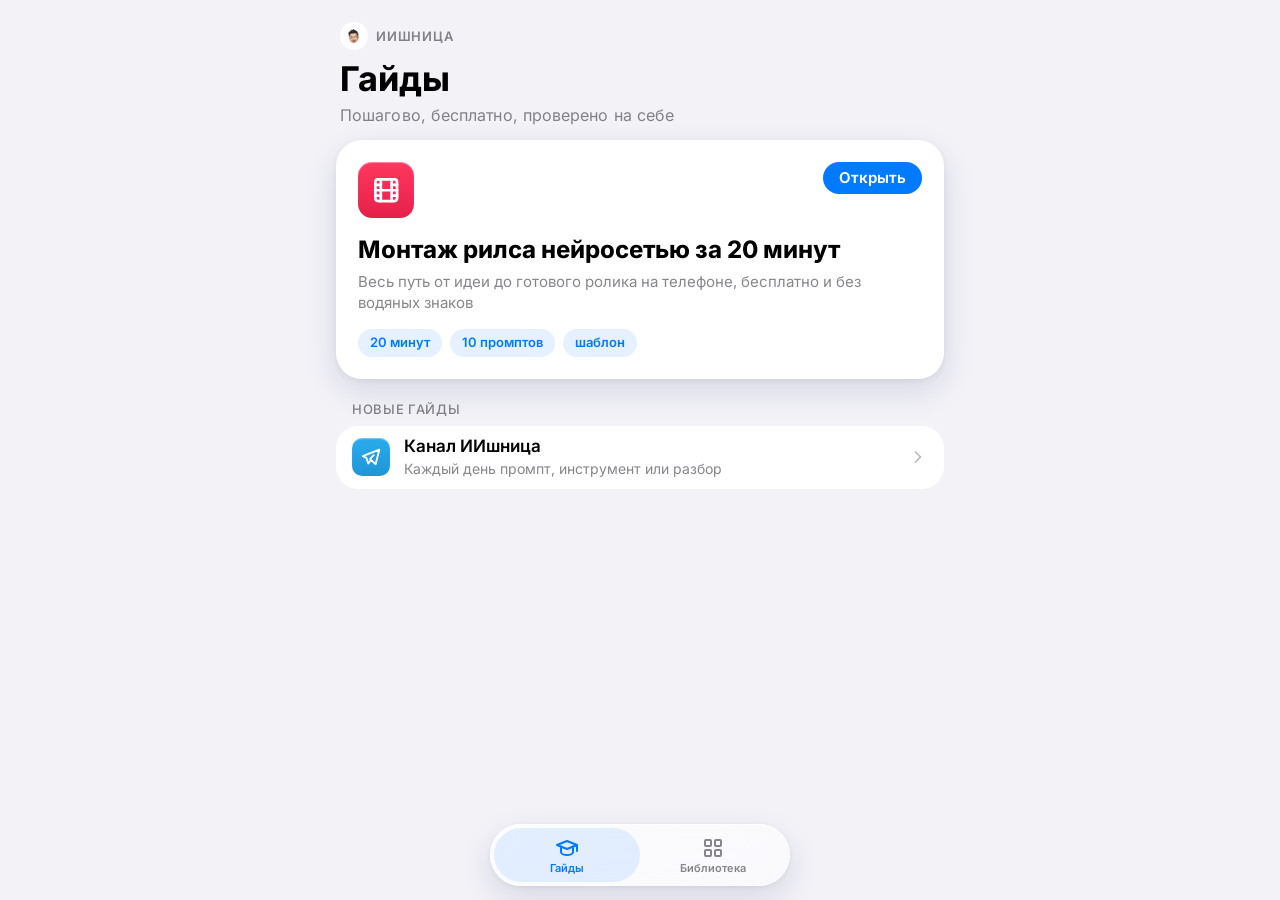
==== index.html @ 314180eb "Publish ИИшница mini-app" ====
<!doctype html>
<html lang="ru">
<head>
<meta charset="utf-8">
<meta name="viewport" content="width=device-width, initial-scale=1, viewport-fit=cover, user-scalable=no">
<meta name="color-scheme" content="light dark">
<title>ИИшница</title>
<link rel="stylesheet" href="app.css">
<script src="https://telegram.org/js/telegram-web-app.js"></script>
</head>
<body>
<div id="app">
  <main id="view" aria-live="polite"></main>
  <nav id="tabbar" class="lg-bar" role="tablist">
    <button role="tab" data-tab="guides" class="tab"><span class="ti" data-icon="school"></span><span>Гайды</span></button>
    <button role="tab" data-tab="library" class="tab"><span class="ti" data-icon="layout-grid"></span><span>Библиотека</span></button>
    <span class="lens" aria-hidden="true"></span>
  </nav>
  <div id="toast" role="status"></div>
</div>
<script src="icons.js"></script>
<script src="app.js"></script>
</body>
</html>
---- app.css ----
/* ИИшница mini-app · mm-apple: Apple HIG, systemBlue, Inter only, clean background, glass only on controls.
   No negative letter-spacing, no decorative shapes. Tokens swap for dark via [data-theme="dark"]. */
@font-face{font-family:InterMM;font-weight:100 900;font-display:swap;src:url('fonts/Inter-Cyrillic.woff2') format('woff2');unicode-range:U+0301,U+0400-045F,U+0490-0491,U+04B0-04B1,U+2116}
@font-face{font-family:InterMM;font-weight:100 900;font-display:swap;src:url('fonts/Inter-Latin.woff2') format('woff2');unicode-range:U+0000-00FF,U+0131,U+0152-0153,U+02BB-02BC,U+02C6,U+02DA,U+02DC,U+2000-206F,U+20AC,U+2122,U+2190-2199,U+2212,U+2215,U+2248,U+00D7,U+00F7,U+2713,U+25CF}

:root{
  --bg:#F2F2F7; --card:#FFFFFF; --fill:rgba(118,118,128,.12); --sep:rgba(60,60,67,.14);
  --label:#000; --label2:rgba(60,60,67,.62); --label3:rgba(60,60,67,.36);
  --blue:#007AFF; --tint:rgba(0,122,255,.10); --green:#34C759;
  --code:#F7F8FA; --code-line:rgba(60,60,67,.10);
  --glass:linear-gradient(150deg,rgba(255,255,255,.78),rgba(255,255,255,.56));
  --glass-edge:rgba(255,255,255,.9); --shadow:0 12px 32px rgba(20,30,90,.12),0 2px 6px rgba(20,30,90,.06);
  --r:22px; --pad:16px;
  --safe-b:env(safe-area-inset-bottom,0px);
}
[data-theme="dark"]{
  --bg:#000000; --card:#1C1C1E; --fill:rgba(118,118,128,.24); --sep:rgba(84,84,88,.6);
  --label:#FFF; --label2:rgba(235,235,245,.62); --label3:rgba(235,235,245,.32);
  --blue:#0A84FF; --tint:rgba(10,132,255,.18); --green:#30D158;
  --code:#141416; --code-line:rgba(235,235,245,.10);
  --glass:linear-gradient(150deg,rgba(44,44,48,.78),rgba(28,28,30,.62));
  --glass-edge:rgba(255,255,255,.14); --shadow:0 12px 32px rgba(0,0,0,.5);
}

*{margin:0;padding:0;box-sizing:border-box;-webkit-tap-highlight-color:transparent}
html,body{background:var(--bg);color:var(--label)}
body{font:400 17px/1.4 InterMM,-apple-system,system-ui,sans-serif;letter-spacing:.005em;-webkit-font-smoothing:antialiased;min-height:100vh;overscroll-behavior-y:none}
button{font:inherit;color:inherit;background:none;border:0;cursor:pointer}
a{color:var(--blue);text-decoration:none}
.ti{display:inline-grid;place-items:center;width:24px;height:24px;flex:none}
.ti svg{width:100%;height:100%;fill:none;stroke:currentColor;stroke-width:2;stroke-linecap:round;stroke-linejoin:round}

#view{padding:0 var(--pad) calc(110px + var(--safe-b));max-width:640px;margin:0 auto}
.screen{animation:in .32s cubic-bezier(.2,.8,.2,1)}
@keyframes in{from{opacity:0;transform:translateY(8px)}to{opacity:1;transform:none}}

/* large title, as in iOS */
.hero{padding:22px 4px 14px}
.hero .eyebrow{display:flex;align-items:center;gap:8px;font:600 13px/1 InterMM;color:var(--label2);text-transform:uppercase;letter-spacing:.06em}
.hero .eyebrow img{width:28px;height:28px;border-radius:50%}
.hero h1{margin-top:10px;font:750 34px/1.12 InterMM}
.hero p{margin-top:6px;color:var(--label2);font-size:16px}

/* search field */
.search{display:flex;align-items:center;gap:8px;height:40px;padding:0 12px;border-radius:12px;background:var(--fill);color:var(--label2);margin:4px 0 18px}
.search .ti{width:18px;height:18px}
.search input{flex:1;min-width:0;border:0;outline:0;background:none;font:inherit;font-size:17px;color:var(--label)}
.search input::placeholder{color:var(--label2)}

.h2{font:700 22px/1.2 InterMM;margin:22px 4px 10px}
.caption{font:500 13px/1.3 InterMM;color:var(--label2);text-transform:uppercase;letter-spacing:.05em;margin:22px 16px 8px}
.foot{font-size:13px;color:var(--label2);margin:8px 16px 0}

/* featured guide card */
.feature{position:relative;display:block;width:100%;text-align:left;border-radius:26px;padding:22px;background:var(--card);box-shadow:var(--shadow);overflow:hidden}
.feature .sym{width:56px;height:56px;border-radius:14px}
.feature h3{margin-top:18px;font:750 24px/1.18 InterMM}
.feature p{margin-top:6px;color:var(--label2);font-size:15px}
.feature .meta{display:flex;gap:8px;margin-top:16px;flex-wrap:wrap}
.pill{display:inline-flex;align-items:center;gap:6px;height:28px;padding:0 12px;border-radius:999px;background:var(--tint);color:var(--blue);font:600 13px/1 InterMM}
.pill .ti{width:15px;height:15px}
.feature .go{position:absolute;right:22px;top:22px;height:32px;padding:0 16px;border-radius:999px;background:var(--blue);color:#fff;font:650 15px/32px InterMM}

/* iOS inset grouped list */
.group{background:var(--card);border-radius:var(--r);overflow:hidden}
.row{display:flex;align-items:center;gap:14px;width:100%;min-height:60px;padding:10px 16px;text-align:left;position:relative}
.row+.row:before{content:"";position:absolute;top:0;right:0;left:68px;height:.5px;background:var(--sep)}
.row:active{background:var(--fill)}
.row .txt{flex:1;min-width:0}
.row .t{font:600 17px/1.25 InterMM}
.row .s{font-size:14px;color:var(--label2);margin-top:2px}
.row .chev{color:var(--label3);width:20px;height:20px}
.row .count{color:var(--label2);font-size:15px}

.sym{display:grid;place-items:center;flex:none;width:38px;height:38px;border-radius:10px;color:#fff;
  background:linear-gradient(180deg,var(--c1,#2E8BFF),var(--c2,#0A6CFF));box-shadow:inset 0 1px 1px rgba(255,255,255,.4)}
.sym .ti{width:58%;height:58%}
.sym.emoji{background:var(--fill);font-size:20px}

/* library item */
.item{display:block;width:100%;text-align:left;padding:14px 16px;position:relative}
.item+.item:before{content:"";position:absolute;top:0;right:0;left:16px;height:.5px;background:var(--sep)}
.item:active{background:var(--fill)}
.item .top{display:flex;align-items:center;gap:8px}
.item .t{font:650 17px/1.25 InterMM;flex:1;min-width:0}
.item .ext{color:var(--blue);width:18px;height:18px}
.item .w{margin-top:4px;font-size:15px;color:var(--label)}
.item .chips{display:flex;flex-wrap:wrap;gap:6px;margin-top:8px}
.chip{height:24px;padding:0 10px;border-radius:999px;background:var(--fill);color:var(--label2);font:600 12px/24px InterMM}
.chip.ok{background:rgba(52,199,89,.14);color:#1F8F3F}
[data-theme="dark"] .chip.ok{color:var(--green)}
.item .note{margin-top:8px;font-size:13px;color:#C93400}
[data-theme="dark"] .item .note{color:#FF9F0A}

/* guide reader */
.nav{position:sticky;top:0;z-index:5;display:flex;align-items:center;gap:6px;height:48px;margin:0 calc(-1 * var(--pad));padding:0 8px;
  background:color-mix(in srgb,var(--bg) 82%,transparent);-webkit-backdrop-filter:blur(20px) saturate(1.6);backdrop-filter:blur(20px) saturate(1.6)}
.nav .back{display:flex;align-items:center;color:var(--blue);font-size:17px;height:44px;padding-right:8px}
.nav .back .ti{width:28px;height:28px}
.doc h1{font:750 30px/1.15 InterMM;margin:14px 4px 8px}
.doc .lead{color:var(--label2);margin:0 4px 16px}
.doc h2{font:700 22px/1.2 InterMM;margin:28px 4px 10px}
.doc h3{font:650 18px/1.3 InterMM;margin:20px 4px 6px}
.doc p{margin:0 4px 12px}
.doc ul,.doc ol{margin:0 4px 12px 26px}
.doc li{margin-bottom:6px}
.doc b{font-weight:650}
.step{background:var(--card);border-radius:18px;padding:16px;margin-bottom:10px}
.step .k{display:inline-block;font:650 12px/1 InterMM;color:var(--blue);text-transform:uppercase;letter-spacing:.05em;margin-bottom:8px}
.step .st{font:650 17px/1.3 InterMM;margin-bottom:6px}
.step p{margin:0;color:var(--label)}

.code{position:relative;background:var(--card);border-radius:18px;margin:0 0 12px;overflow:hidden;box-shadow:0 1px 0 var(--code-line)}
.code pre{padding:16px 16px 12px;white-space:pre-wrap;word-break:break-word;font:450 15px/1.5 InterMM;color:var(--label)}
.code .bar{display:flex;justify-content:flex-end;padding:0 10px 10px}
.copy{display:inline-flex;align-items:center;gap:6px;height:34px;padding:0 14px;border-radius:999px;background:var(--tint);color:var(--blue);font:650 14px/1 InterMM}
.copy .ti{width:17px;height:17px}
.copy.done{background:rgba(52,199,89,.16);color:#1F8F3F}
[data-theme="dark"] .copy.done{color:var(--green)}

.cta{display:flex;align-items:center;justify-content:center;gap:8px;width:100%;height:52px;border-radius:16px;background:var(--blue);color:#fff;font:650 17px/1 InterMM;margin:18px 0 6px}
.cta .ti{width:22px;height:22px}
.empty{text-align:center;color:var(--label2);padding:40px 20px}

/* floating Liquid Glass tab bar (iOS 26) */
.lg-bar{position:fixed;left:50%;bottom:calc(14px + var(--safe-b));transform:translateX(-50%);z-index:10;display:grid;grid-template-columns:1fr 1fr;
  width:min(300px,calc(100% - 48px));height:62px;padding:4px;border-radius:999px;background:var(--glass);
  -webkit-backdrop-filter:blur(18px) saturate(1.8);backdrop-filter:blur(18px) saturate(1.8);
  box-shadow:var(--shadow),inset 0 1px 1px var(--glass-edge),inset 0 -1px 2px rgba(255,255,255,.25)}
.tab{position:relative;z-index:1;display:flex;flex-direction:column;align-items:center;justify-content:center;gap:3px;border-radius:999px;color:var(--label2);font:600 11px/1 InterMM}
.tab .ti{width:24px;height:24px}
.tab[aria-selected="true"]{color:var(--blue)}
.lens{position:absolute;top:4px;bottom:4px;left:4px;width:calc(50% - 4px);border-radius:999px;background:var(--tint);transition:transform .38s cubic-bezier(.3,1.35,.5,1)}
.lg-bar[data-at="library"] .lens{transform:translateX(100%)}
.lg-bar.hide{transform:translate(-50%,140%);transition:transform .3s}

#toast{position:fixed;left:50%;top:calc(12px + env(safe-area-inset-top,0px));transform:translate(-50%,-160%);z-index:20;padding:10px 18px;border-radius:999px;
  background:var(--glass);-webkit-backdrop-filter:blur(18px);backdrop-filter:blur(18px);box-shadow:var(--shadow);font:600 15px/1 InterMM;transition:transform .35s cubic-bezier(.3,1.3,.5,1),visibility .35s;visibility:hidden}
#toast.on{transform:translate(-50%,0);visibility:visible}
@media (prefers-reduced-motion:reduce){*{animation:none!important;transition:none!important}}
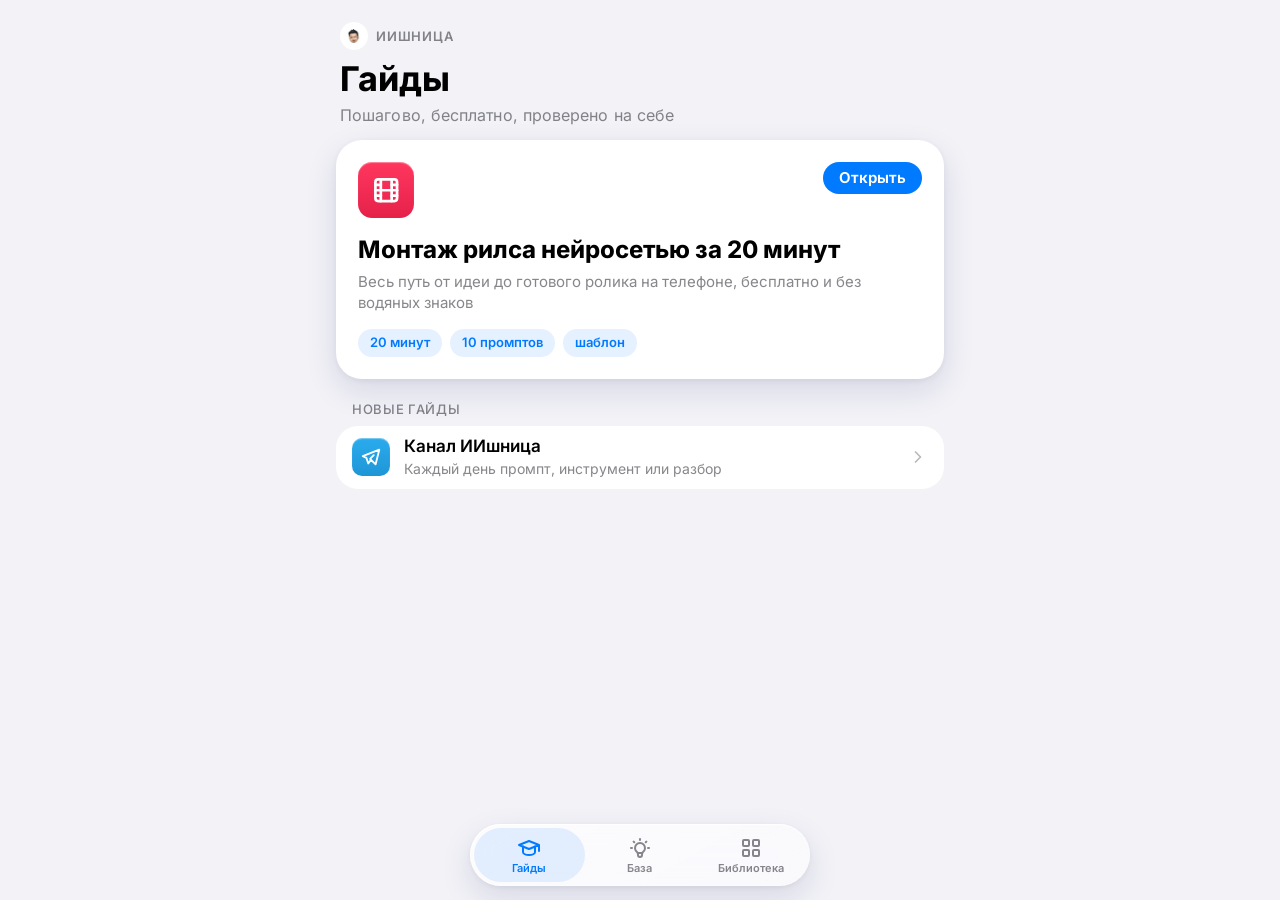
==== commit 9cf6ecb8: "Add База tab: glossary, repos, skills" ====
--- a/index.html
+++ b/index.html
@@ -13,6 +13,7 @@
   <main id="view" aria-live="polite"></main>
   <nav id="tabbar" class="lg-bar" role="tablist">
     <button role="tab" data-tab="guides" class="tab"><span class="ti" data-icon="school"></span><span>Гайды</span></button>
+    <button role="tab" data-tab="base" class="tab"><span class="ti" data-icon="bulb"></span><span>База</span></button>
     <button role="tab" data-tab="library" class="tab"><span class="ti" data-icon="layout-grid"></span><span>Библиотека</span></button>
     <span class="lens" aria-hidden="true"></span>
   </nav>
--- a/app.css
+++ b/app.css
@@ -123,18 +123,35 @@
 .empty{text-align:center;color:var(--label2);padding:40px 20px}
 
 /* floating Liquid Glass tab bar (iOS 26) */
-.lg-bar{position:fixed;left:50%;bottom:calc(14px + var(--safe-b));transform:translateX(-50%);z-index:10;display:grid;grid-template-columns:1fr 1fr;
-  width:min(300px,calc(100% - 48px));height:62px;padding:4px;border-radius:999px;background:var(--glass);
+.lg-bar{position:fixed;left:50%;bottom:calc(14px + var(--safe-b));transform:translateX(-50%);z-index:10;display:grid;grid-template-columns:repeat(3,1fr);
+  width:min(340px,calc(100% - 40px));height:62px;padding:4px;border-radius:999px;background:var(--glass);
   -webkit-backdrop-filter:blur(18px) saturate(1.8);backdrop-filter:blur(18px) saturate(1.8);
   box-shadow:var(--shadow),inset 0 1px 1px var(--glass-edge),inset 0 -1px 2px rgba(255,255,255,.25)}
 .tab{position:relative;z-index:1;display:flex;flex-direction:column;align-items:center;justify-content:center;gap:3px;border-radius:999px;color:var(--label2);font:600 11px/1 InterMM}
 .tab .ti{width:24px;height:24px}
 .tab[aria-selected="true"]{color:var(--blue)}
-.lens{position:absolute;top:4px;bottom:4px;left:4px;width:calc(50% - 4px);border-radius:999px;background:var(--tint);transition:transform .38s cubic-bezier(.3,1.35,.5,1)}
-.lg-bar[data-at="library"] .lens{transform:translateX(100%)}
+.lens{position:absolute;top:4px;bottom:4px;left:4px;width:calc((100% - 8px) / 3);border-radius:999px;background:var(--tint);transition:transform .38s cubic-bezier(.3,1.35,.5,1)}
+.lg-bar[data-at="base"] .lens{transform:translateX(100%)}
+.lg-bar[data-at="library"] .lens{transform:translateX(200%)}
 .lg-bar.hide{transform:translate(-50%,140%);transition:transform .3s}
 
 #toast{position:fixed;left:50%;top:calc(12px + env(safe-area-inset-top,0px));transform:translate(-50%,-160%);z-index:20;padding:10px 18px;border-radius:999px;
   background:var(--glass);-webkit-backdrop-filter:blur(18px);backdrop-filter:blur(18px);box-shadow:var(--shadow);font:600 15px/1 InterMM;transition:transform .35s cubic-bezier(.3,1.3,.5,1),visibility .35s;visibility:hidden}
 #toast.on{transform:translate(-50%,0);visibility:visible}
 @media (prefers-reduced-motion:reduce){*{animation:none!important;transition:none!important}}
+
+/* glossary: expandable rows */
+.term{position:relative}
+.term+.term:before{content:"";position:absolute;top:0;right:0;left:16px;height:.5px;background:var(--sep)}
+.term summary{display:flex;align-items:center;gap:8px;min-height:52px;padding:10px 16px;list-style:none;cursor:pointer}
+.term summary::-webkit-details-marker{display:none}
+.term summary .t{font:650 17px/1.25 InterMM}
+.term summary .en{flex:1;min-width:0;color:var(--label2);font-size:14px}
+.term summary .chev{color:var(--label3);width:20px;height:20px;transition:transform .25s}
+.term[open] summary .chev{transform:rotate(180deg)}
+.term .body{padding:0 16px 14px}
+.term .body p{font-size:15px;margin-bottom:8px}
+.term .body .more{color:var(--label2)}
+.src{display:inline-flex;align-items:center;gap:6px;height:30px;padding:0 12px;border-radius:999px;background:var(--tint);color:var(--blue);font:600 13px/1 InterMM}
+.src .ti{width:15px;height:15px}
+.card-note{background:var(--card);border-radius:18px;padding:14px 16px;margin:0 0 14px;font-size:15px}
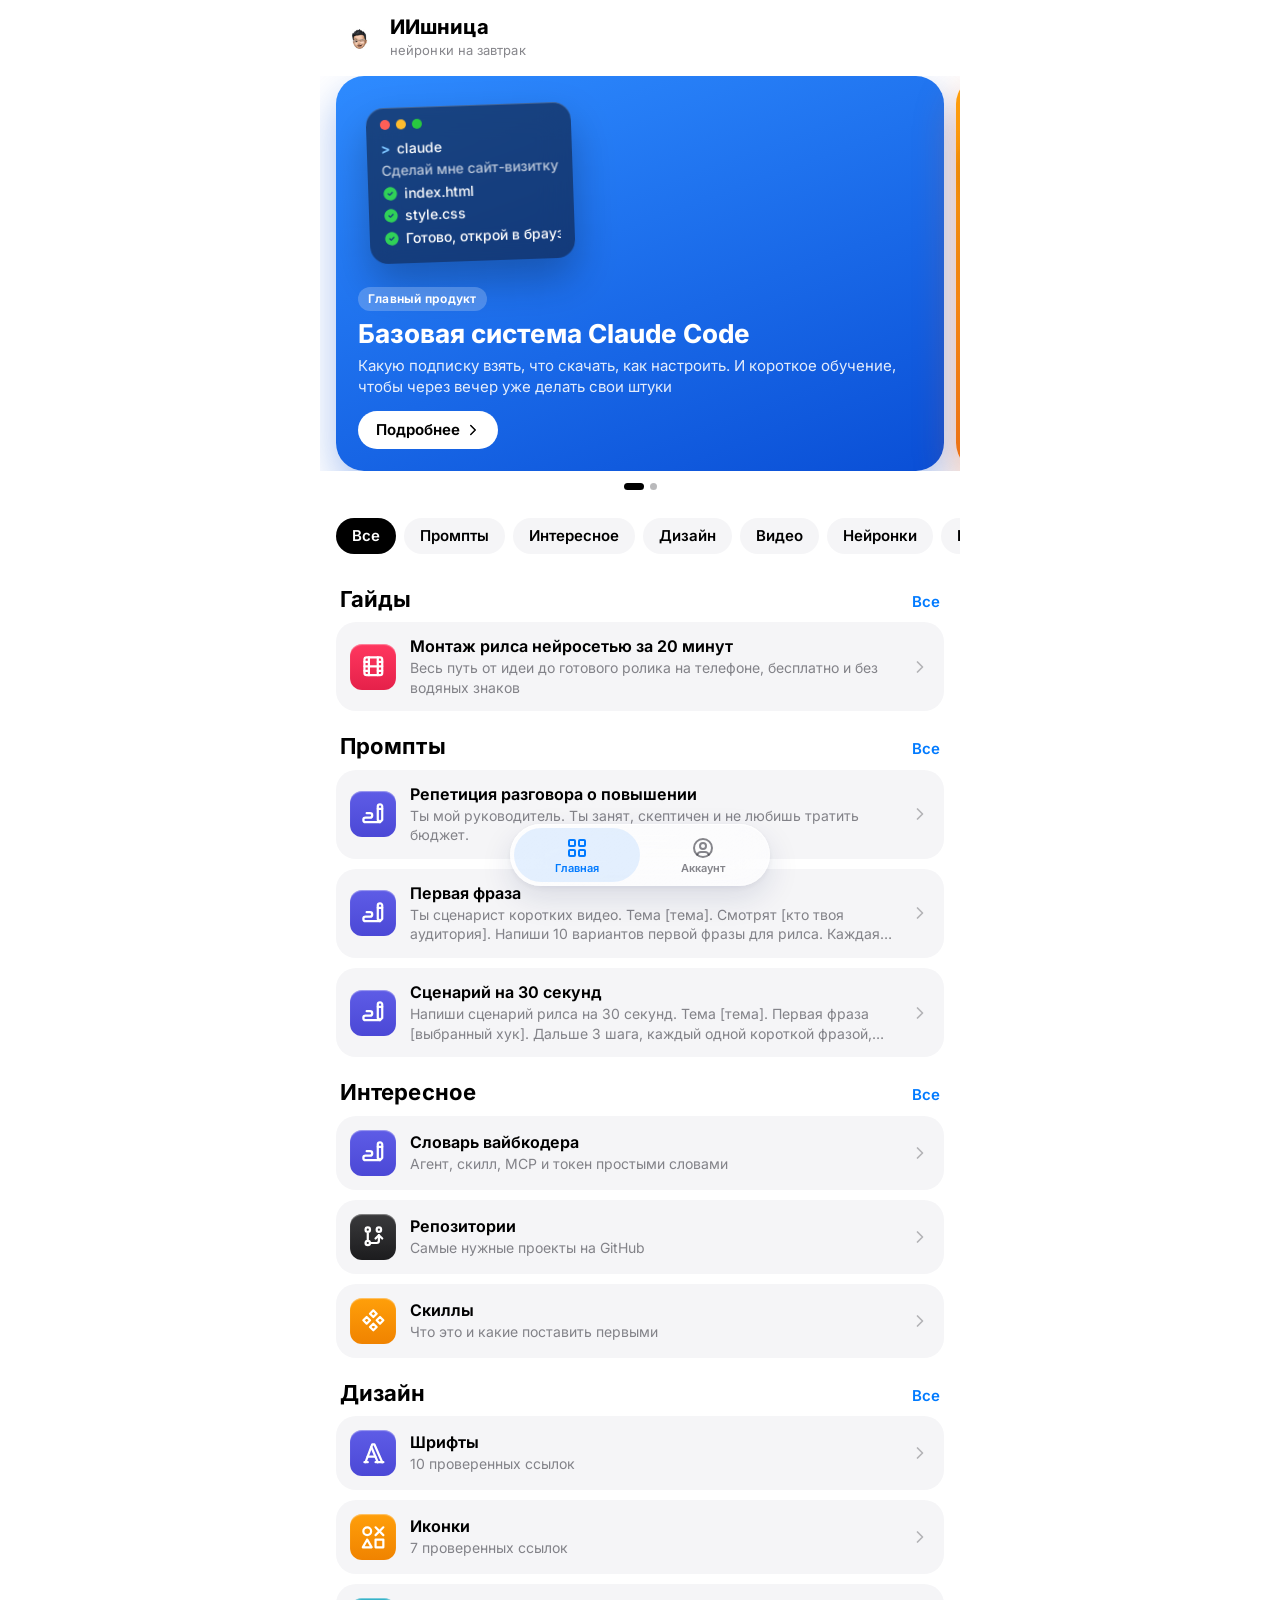
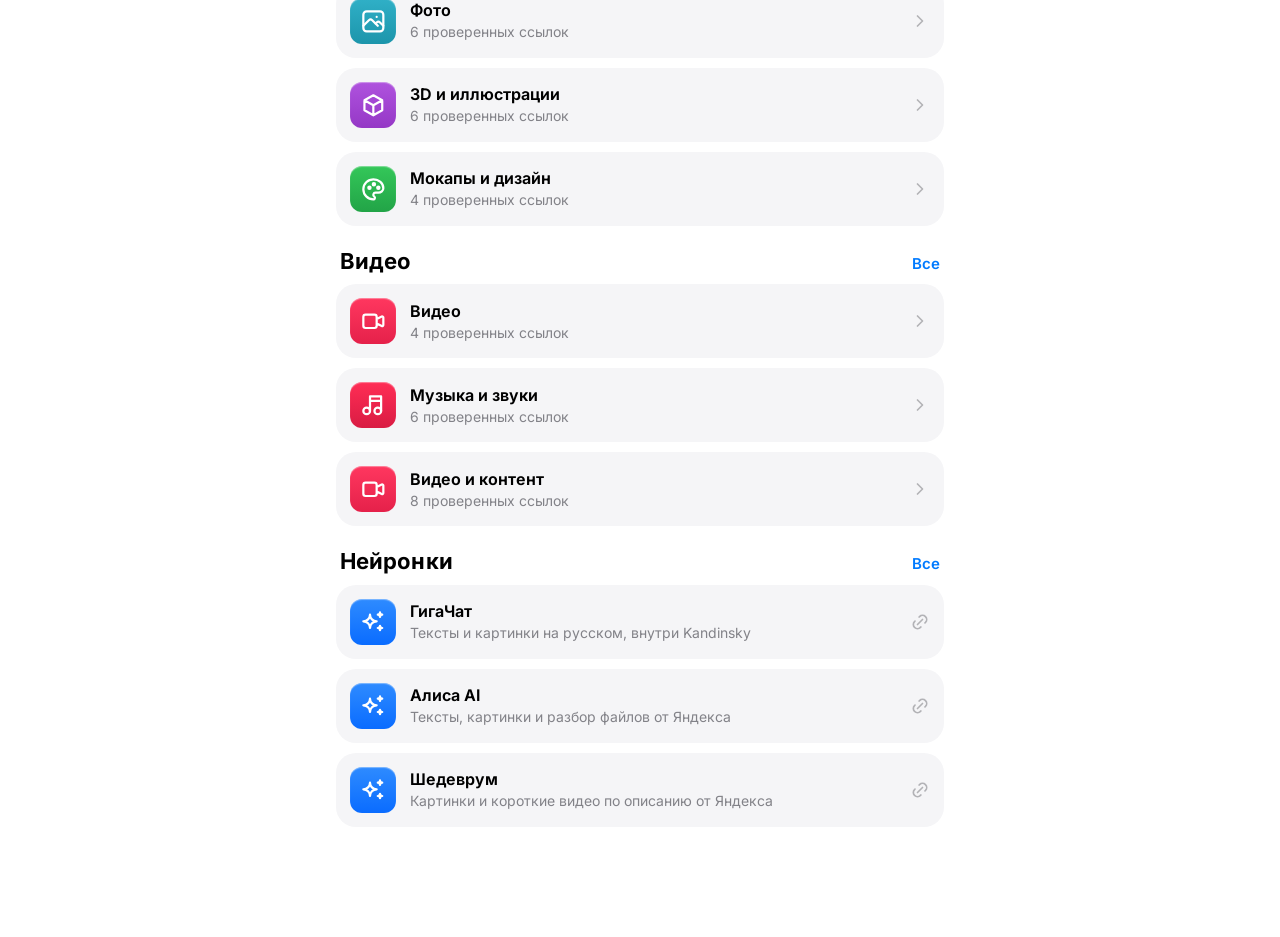
==== commit dd2c37e5: "Home redesign: product slider, category feed, account tab" ====
--- a/index.html
+++ b/index.html
@@ -12,9 +12,8 @@
 <div id="app">
   <main id="view" aria-live="polite"></main>
   <nav id="tabbar" class="lg-bar" role="tablist">
-    <button role="tab" data-tab="guides" class="tab"><span class="ti" data-icon="school"></span><span>Гайды</span></button>
-    <button role="tab" data-tab="base" class="tab"><span class="ti" data-icon="bulb"></span><span>База</span></button>
-    <button role="tab" data-tab="library" class="tab"><span class="ti" data-icon="layout-grid"></span><span>Библиотека</span></button>
+    <button role="tab" data-tab="home" class="tab"><span class="ti" data-icon="layout-grid"></span><span>Главная</span></button>
+    <button role="tab" data-tab="account" class="tab"><span class="ti" data-icon="user-circle"></span><span>Аккаунт</span></button>
     <span class="lens" aria-hidden="true"></span>
   </nav>
   <div id="toast" role="status"></div>
--- a/app.css
+++ b/app.css
@@ -123,16 +123,15 @@
 .empty{text-align:center;color:var(--label2);padding:40px 20px}
 
 /* floating Liquid Glass tab bar (iOS 26) */
-.lg-bar{position:fixed;left:50%;bottom:calc(14px + var(--safe-b));transform:translateX(-50%);z-index:10;display:grid;grid-template-columns:repeat(3,1fr);
-  width:min(340px,calc(100% - 40px));height:62px;padding:4px;border-radius:999px;background:var(--glass);
+.lg-bar{position:fixed;left:50%;bottom:calc(14px + var(--safe-b));transform:translateX(-50%);z-index:10;display:grid;grid-template-columns:repeat(2,1fr);
+  width:min(260px,calc(100% - 48px));height:62px;padding:4px;border-radius:999px;background:var(--glass);
   -webkit-backdrop-filter:blur(18px) saturate(1.8);backdrop-filter:blur(18px) saturate(1.8);
   box-shadow:var(--shadow),inset 0 1px 1px var(--glass-edge),inset 0 -1px 2px rgba(255,255,255,.25)}
 .tab{position:relative;z-index:1;display:flex;flex-direction:column;align-items:center;justify-content:center;gap:3px;border-radius:999px;color:var(--label2);font:600 11px/1 InterMM}
 .tab .ti{width:24px;height:24px}
 .tab[aria-selected="true"]{color:var(--blue)}
-.lens{position:absolute;top:4px;bottom:4px;left:4px;width:calc((100% - 8px) / 3);border-radius:999px;background:var(--tint);transition:transform .38s cubic-bezier(.3,1.35,.5,1)}
-.lg-bar[data-at="base"] .lens{transform:translateX(100%)}
-.lg-bar[data-at="library"] .lens{transform:translateX(200%)}
+.lens{position:absolute;top:4px;bottom:4px;left:4px;width:calc((100% - 8px) / 2);border-radius:999px;background:var(--tint);transition:transform .38s cubic-bezier(.3,1.35,.5,1)}
+.lg-bar[data-at="account"] .lens{transform:translateX(100%)}
 .lg-bar.hide{transform:translate(-50%,140%);transition:transform .3s}
 
 #toast{position:fixed;left:50%;top:calc(12px + env(safe-area-inset-top,0px));transform:translate(-50%,-160%);z-index:20;padding:10px 18px;border-radius:999px;
@@ -155,3 +154,106 @@
 .src{display:inline-flex;align-items:center;gap:6px;height:30px;padding:0 12px;border-radius:999px;background:var(--tint);color:var(--blue);font:600 13px/1 InterMM}
 .src .ti{width:15px;height:15px}
 .card-note{background:var(--card);border-radius:18px;padding:14px 16px;margin:0 0 14px;font-size:15px}
+
+/* ---------- home (white) ---------- */
+body.white{--bg:#FFFFFF;--card:#F5F5F7}
+[data-theme="dark"] body.white{--bg:#000000;--card:#1C1C1E}
+.topbar{display:flex;align-items:center;gap:10px;padding:16px 4px 14px}
+.topbar img{width:40px;height:40px;border-radius:50%;background:var(--card)}
+.topbar b{display:block;font:750 20px/1.1 InterMM}
+.topbar span{font-size:13px;color:var(--label2)}
+
+.slider{display:flex;gap:12px;overflow-x:auto;scroll-snap-type:x mandatory;margin:0 calc(-1 * var(--pad));padding:0 var(--pad);scrollbar-width:none}
+.slider::-webkit-scrollbar{display:none}
+.slide{flex:0 0 100%;scroll-snap-align:center;position:relative;display:flex;flex-direction:column;border-radius:28px;overflow:hidden;text-align:left;color:#fff;
+  background:linear-gradient(160deg,var(--a),var(--b));box-shadow:0 18px 40px color-mix(in srgb,var(--b) 35%,transparent)}
+.slide-art{height:196px;display:flex;align-items:center;justify-content:center;padding:18px 18px 0}
+.slide-txt{padding:14px 22px 22px}
+.slide h2{font:750 26px/1.15 InterMM;margin-top:8px}
+.slide p{margin-top:6px;font-size:15px;opacity:.88}
+.slide-cta{display:inline-flex;align-items:center;gap:4px;margin-top:14px;height:38px;padding:0 16px 0 18px;border-radius:999px;background:#fff;color:#000;font:650 15px/38px InterMM}
+.slide-cta .ti{width:18px;height:18px}
+.badge{display:inline-block;height:24px;padding:0 10px;border-radius:999px;background:rgba(255,255,255,.22);color:#fff;font:650 12px/24px InterMM;letter-spacing:.02em;
+  -webkit-backdrop-filter:blur(10px);backdrop-filter:blur(10px)}
+.dots{display:flex;justify-content:center;gap:6px;margin:12px 0 18px}
+.dots i{width:7px;height:7px;border-radius:50%;background:var(--label3);transition:width .3s,background .3s}
+.dots i.on{width:20px;border-radius:4px;background:var(--label)}
+
+.promo{border-radius:24px;overflow:hidden;background:var(--card);aspect-ratio:4/5;margin-bottom:22px}
+.promo video{width:100%;height:100%;object-fit:cover;display:block}
+
+.chips{position:sticky;top:0;z-index:4;display:flex;gap:8px;overflow-x:auto;margin:0 calc(-1 * var(--pad));padding:10px var(--pad);background:var(--bg);scrollbar-width:none}
+.chips::-webkit-scrollbar{display:none}
+.chip-btn{flex:none;height:36px;padding:0 16px;border-radius:999px;background:var(--card);color:var(--label);font:600 15px/36px InterMM;transition:background .2s,color .2s}
+.chip-btn.on{background:var(--label);color:var(--bg)}
+.fhead{display:flex;align-items:baseline;justify-content:space-between;margin:22px 4px 10px}
+.fhead h2{font:700 22px/1.2 InterMM}
+.fhead .more{color:var(--blue);font:600 15px/1 InterMM}
+.flist{display:flex;flex-direction:column;gap:10px}
+.fcard{display:flex;align-items:center;gap:14px;width:100%;text-align:left;padding:14px 14px 14px 14px;border-radius:20px;background:var(--card)}
+.fcard:active{transform:scale(.985)}
+.fcard .sym{width:46px;height:46px;border-radius:12px}
+.fcard .txt{flex:1;min-width:0;display:flex;flex-direction:column}
+.fcard .t{font:650 16px/1.25 InterMM}
+.fcard .s{font-size:14px;color:var(--label2);margin-top:2px;overflow:hidden;text-overflow:ellipsis;display:-webkit-box;-webkit-line-clamp:2;-webkit-box-orient:vertical}
+.fcard .chev{color:var(--label3);width:20px;height:20px}
+
+/* ---------- illustrations ---------- */
+.art-term{width:88%;max-width:320px;border-radius:18px;padding:12px 14px 14px;background:rgba(10,14,30,.55);box-shadow:0 20px 40px rgba(0,0,0,.25),inset 0 1px 0 rgba(255,255,255,.18);
+  -webkit-backdrop-filter:blur(16px);backdrop-filter:blur(16px);font:500 14px/1.6 InterMM;color:#fff;transform:rotate(-2deg)}
+.art-term .bar{display:flex;gap:6px;margin-bottom:8px}
+.art-term .bar i{width:10px;height:10px;border-radius:50%;background:#FF5F57}
+.art-term .bar i+i{background:#FEBC2E}.art-term .bar i+i+i{background:#28C840}
+.art-term .ln{display:flex;align-items:center;gap:6px;white-space:nowrap;overflow:hidden}
+.art-term .pr{color:#7CC4FF;font-weight:700}
+.art-term .dim{opacity:.7}
+.art-term .ok .ti{width:16px;height:16px;color:#30D158}
+.art-club{position:relative;width:100%;height:170px}
+.art-club span{position:absolute;top:calc(20px + var(--i) * 6px);left:calc(12% + var(--i) * 19%);width:64px;height:64px;border-radius:50%;display:grid;place-items:center;font-size:30px;
+  background:rgba(255,255,255,.22);box-shadow:inset 0 1px 0 rgba(255,255,255,.4),0 10px 24px rgba(0,0,0,.18);-webkit-backdrop-filter:blur(12px);backdrop-filter:blur(12px)}
+.art-club .bubble{position:absolute;left:8%;right:8%;bottom:0;padding:12px 14px;border-radius:18px 18px 18px 6px;background:#fff;color:#000;font:600 14px/1.3 InterMM;box-shadow:0 12px 30px rgba(0,0,0,.18)}
+
+/* ---------- product page ---------- */
+.p-hero{position:relative;border-radius:28px;padding:22px 22px 24px;margin-top:6px;color:#fff;background:linear-gradient(160deg,var(--a),var(--b));overflow:hidden}
+.p-hero .p-art{display:flex;justify-content:center;margin-bottom:18px}
+.p-hero h1{font:750 30px/1.12 InterMM;margin-top:10px}
+.p-hero p{margin-top:8px;opacity:.9}
+.p-facts{display:grid;grid-template-columns:repeat(3,1fr);gap:8px;margin:14px 0 4px}
+.p-facts div{background:var(--card);border-radius:18px;padding:12px;text-align:center}
+.p-facts b{display:block;font:750 20px/1.2 InterMM}
+.p-facts span{font-size:12px;color:var(--label2)}
+.p-h{font:700 24px/1.2 InterMM;margin:30px 4px 6px}
+.p-sub{color:var(--label2);margin:0 4px 12px}
+.p-note{font-size:13px;color:var(--label2);margin:10px 4px 0}
+.row.static{cursor:default}
+.row.static:active{background:none}
+.row .chip{flex:none}
+.p-prices{display:flex;gap:10px;overflow-x:auto;margin:0 calc(-1 * var(--pad));padding:4px var(--pad) 8px;scroll-snap-type:x mandatory;scrollbar-width:none}
+.p-prices::-webkit-scrollbar{display:none}
+.price{flex:0 0 72%;scroll-snap-align:start;position:relative;background:var(--card);border-radius:22px;padding:18px}
+.price.pick{box-shadow:inset 0 0 0 2px var(--blue)}
+.price .badge{position:absolute;top:14px;right:14px;background:var(--blue)}
+.price .pn{font:650 15px/1.2 InterMM;color:var(--label2)}
+.price .pv{font:750 30px/1.2 InterMM;margin-top:6px}
+.price .ps{font-size:13px;color:var(--label2)}
+.price p{margin-top:10px;font-size:14px}
+.p-mods{position:relative;display:flex;flex-direction:column;gap:10px}
+.mod{display:flex;gap:14px;background:var(--card);border-radius:20px;padding:16px}
+.mod .n{flex:none;width:32px;height:32px;border-radius:50%;display:grid;place-items:center;background:var(--blue);color:#fff;font:700 15px/1 InterMM}
+.mod b{font:650 16px/1.3 InterMM}
+.mod p{font-size:14px;color:var(--label2);margin-top:4px}
+.p-bottom{margin-top:26px}
+.foot.center{text-align:center}
+
+/* ---------- account ---------- */
+.profile{display:flex;align-items:center;gap:14px;background:var(--card);border-radius:22px;padding:16px;margin-bottom:6px}
+.profile img,.ava-fallback{width:56px;height:56px;border-radius:50%;flex:none}
+.ava-fallback{display:grid;place-items:center;background:linear-gradient(180deg,#2E8BFF,#0A6CFF);color:#fff;font:700 24px/1 InterMM}
+.profile b{display:block;font:650 18px/1.2 InterMM}
+.profile span{font-size:14px;color:var(--label2)}
+.empty-card{background:var(--card);border-radius:24px;padding:28px 20px;text-align:center}
+.empty-card>.ti{width:44px;height:44px;color:var(--label3)}
+.empty-card b{display:block;margin-top:10px;font:650 18px/1.2 InterMM}
+.empty-card p{margin-top:6px;color:var(--label2);font-size:15px}
+.legal p,.legal li{font-size:15px}
+.art-term .ok .ti svg{stroke:none}
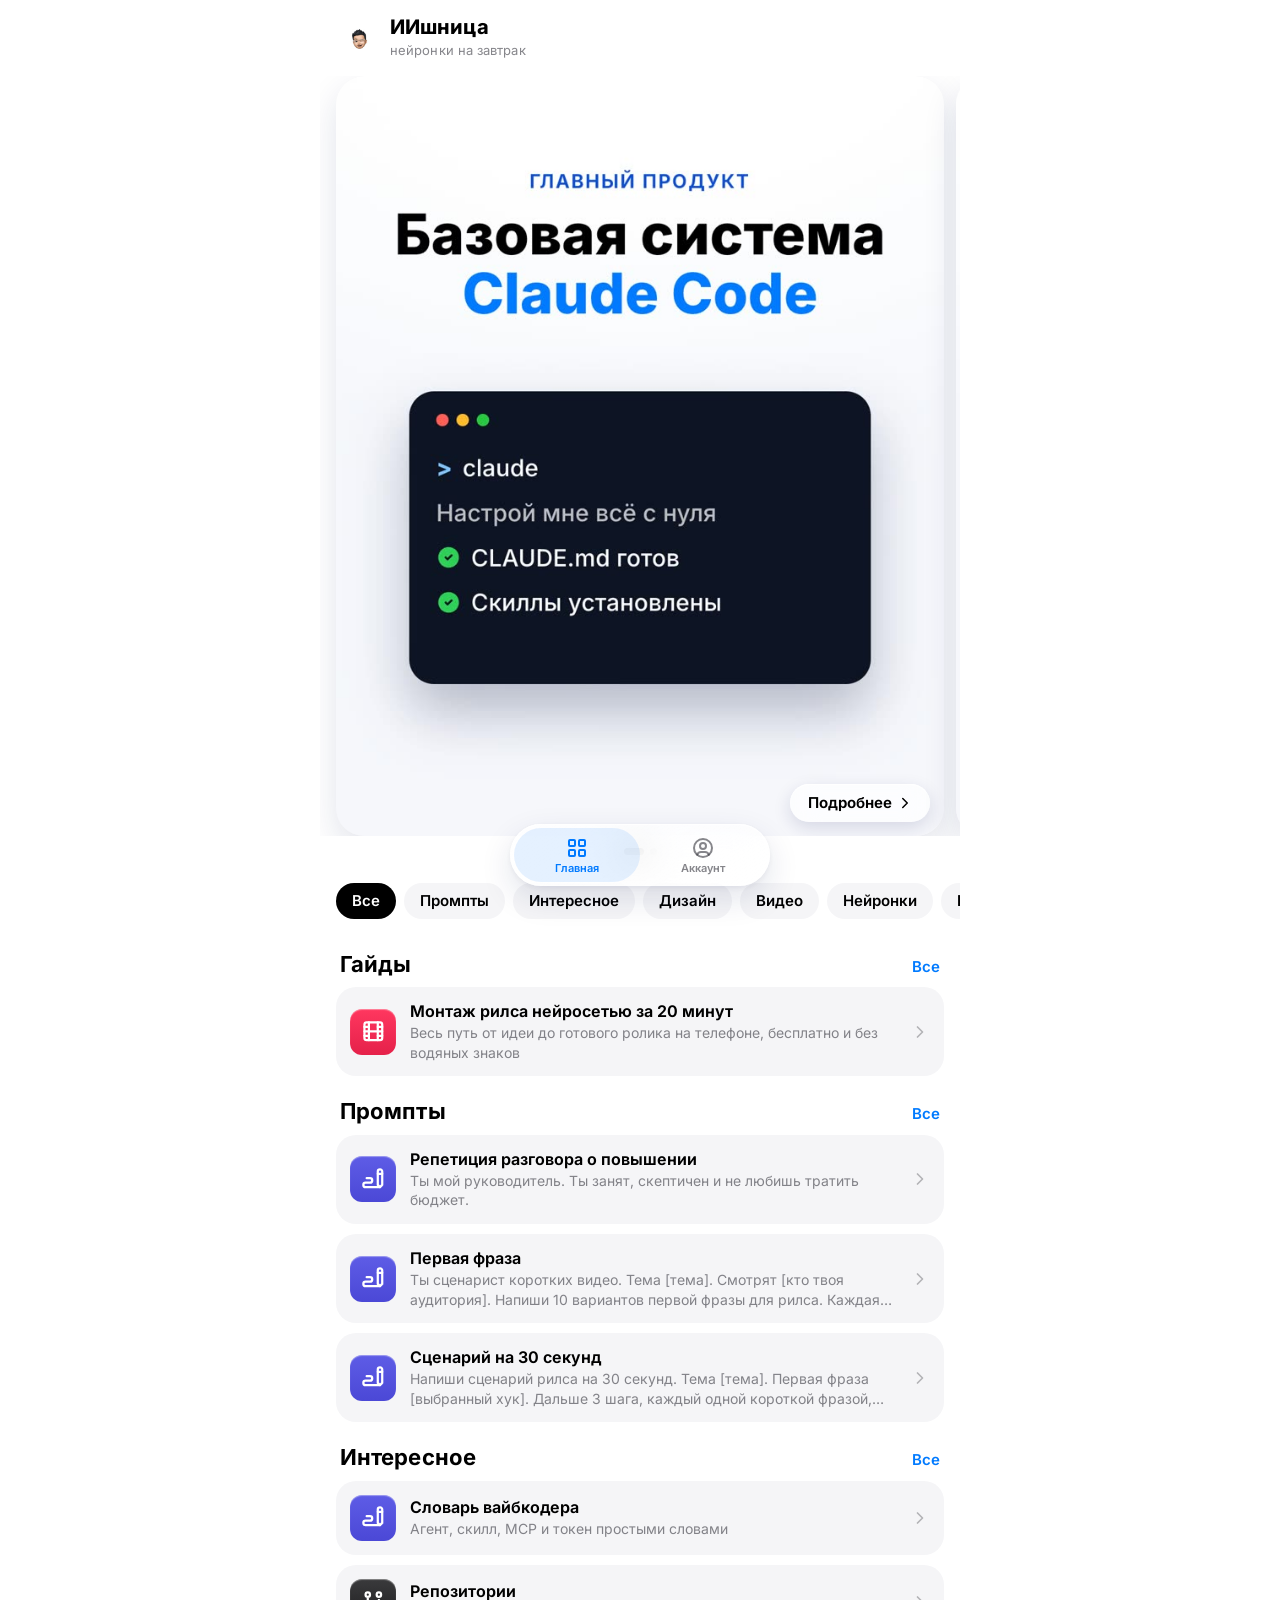
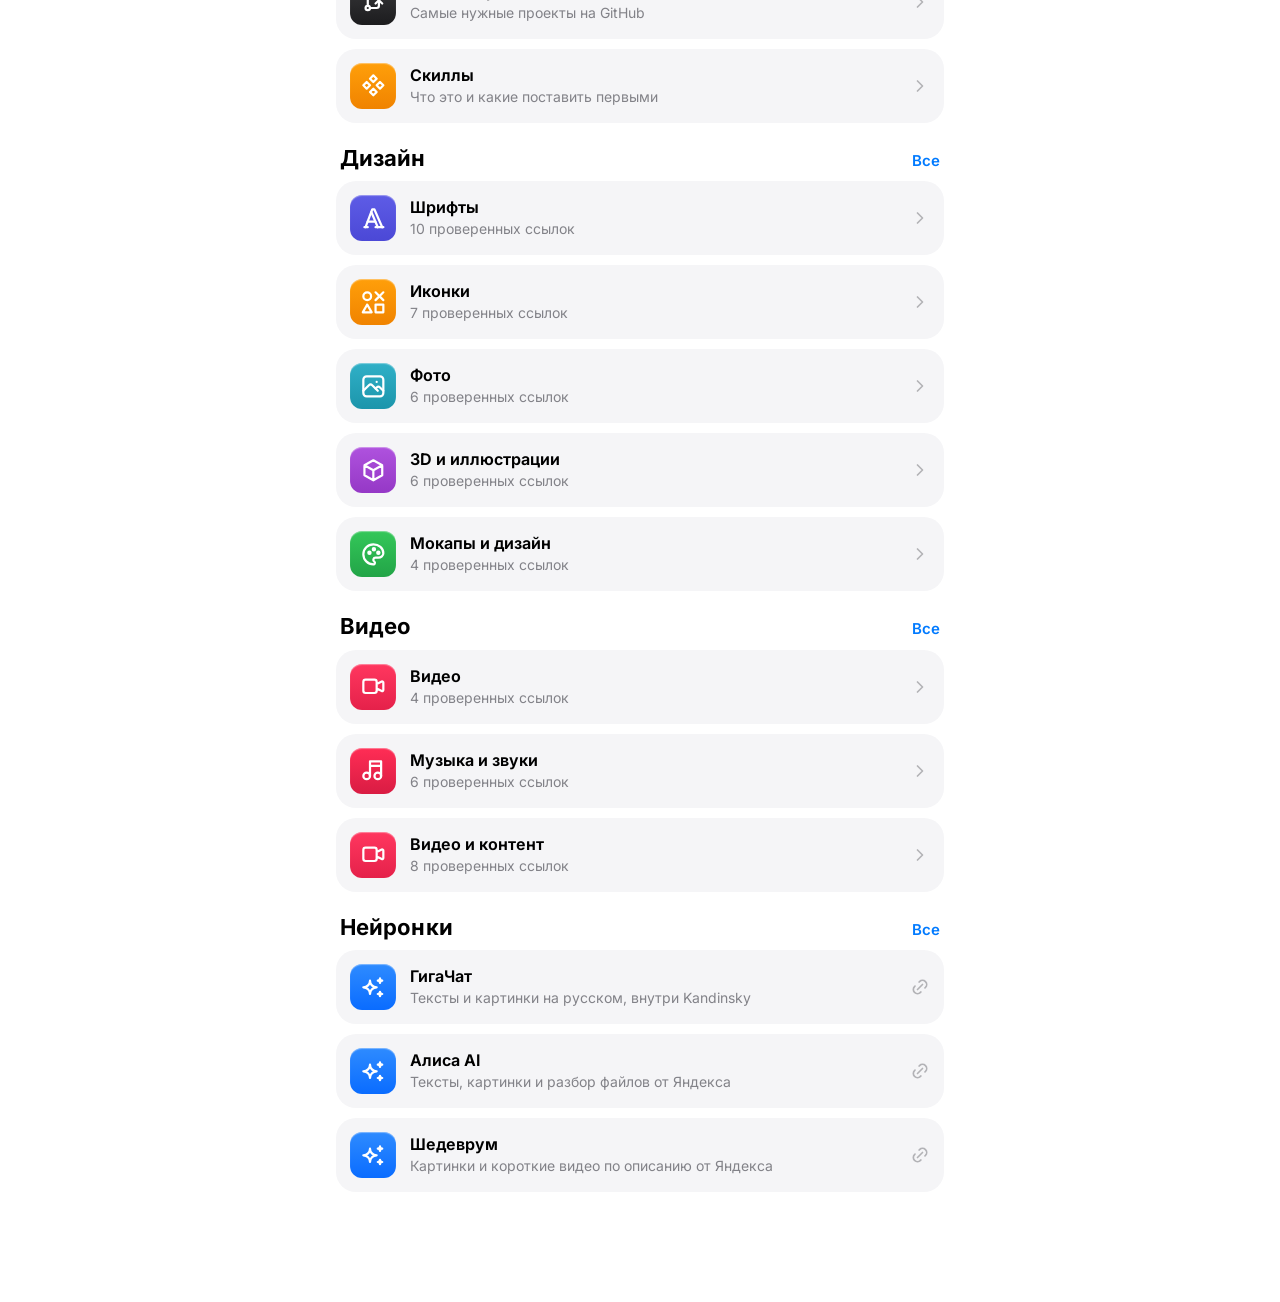
==== commit f5c5720a: "Video banners in home slider, always light theme" ====
--- a/index.html
+++ b/index.html
@@ -1,9 +1,9 @@
 <!doctype html>
-<html lang="ru">
+<html lang="ru" data-theme="light">
 <head>
 <meta charset="utf-8">
 <meta name="viewport" content="width=device-width, initial-scale=1, viewport-fit=cover, user-scalable=no">
-<meta name="color-scheme" content="light dark">
+<meta name="color-scheme" content="light">
 <title>ИИшница</title>
 <link rel="stylesheet" href="app.css">
 <script src="https://telegram.org/js/telegram-web-app.js"></script>
--- a/app.css
+++ b/app.css
@@ -257,3 +257,10 @@
 .empty-card p{margin-top:6px;color:var(--label2);font-size:15px}
 .legal p,.legal li{font-size:15px}
 .art-term .ok .ti svg{stroke:none}
+.p-video{margin:14px 0 0}
+
+/* video banners in the home slider (4:5, text is inside the video) */
+.slide.vid{display:block;aspect-ratio:4/5;background:#F5F5F7;box-shadow:0 14px 34px rgba(20,30,90,.12)}
+.slide.vid video{position:absolute;inset:0;width:100%;height:100%;object-fit:cover;display:block}
+.slide.vid .glass-pill{position:absolute;right:14px;bottom:14px;margin:0;background:rgba(255,255,255,.72);-webkit-backdrop-filter:blur(14px) saturate(1.6);backdrop-filter:blur(14px) saturate(1.6);
+  box-shadow:0 6px 18px rgba(20,30,90,.14),inset 0 1px 1px #fff}
